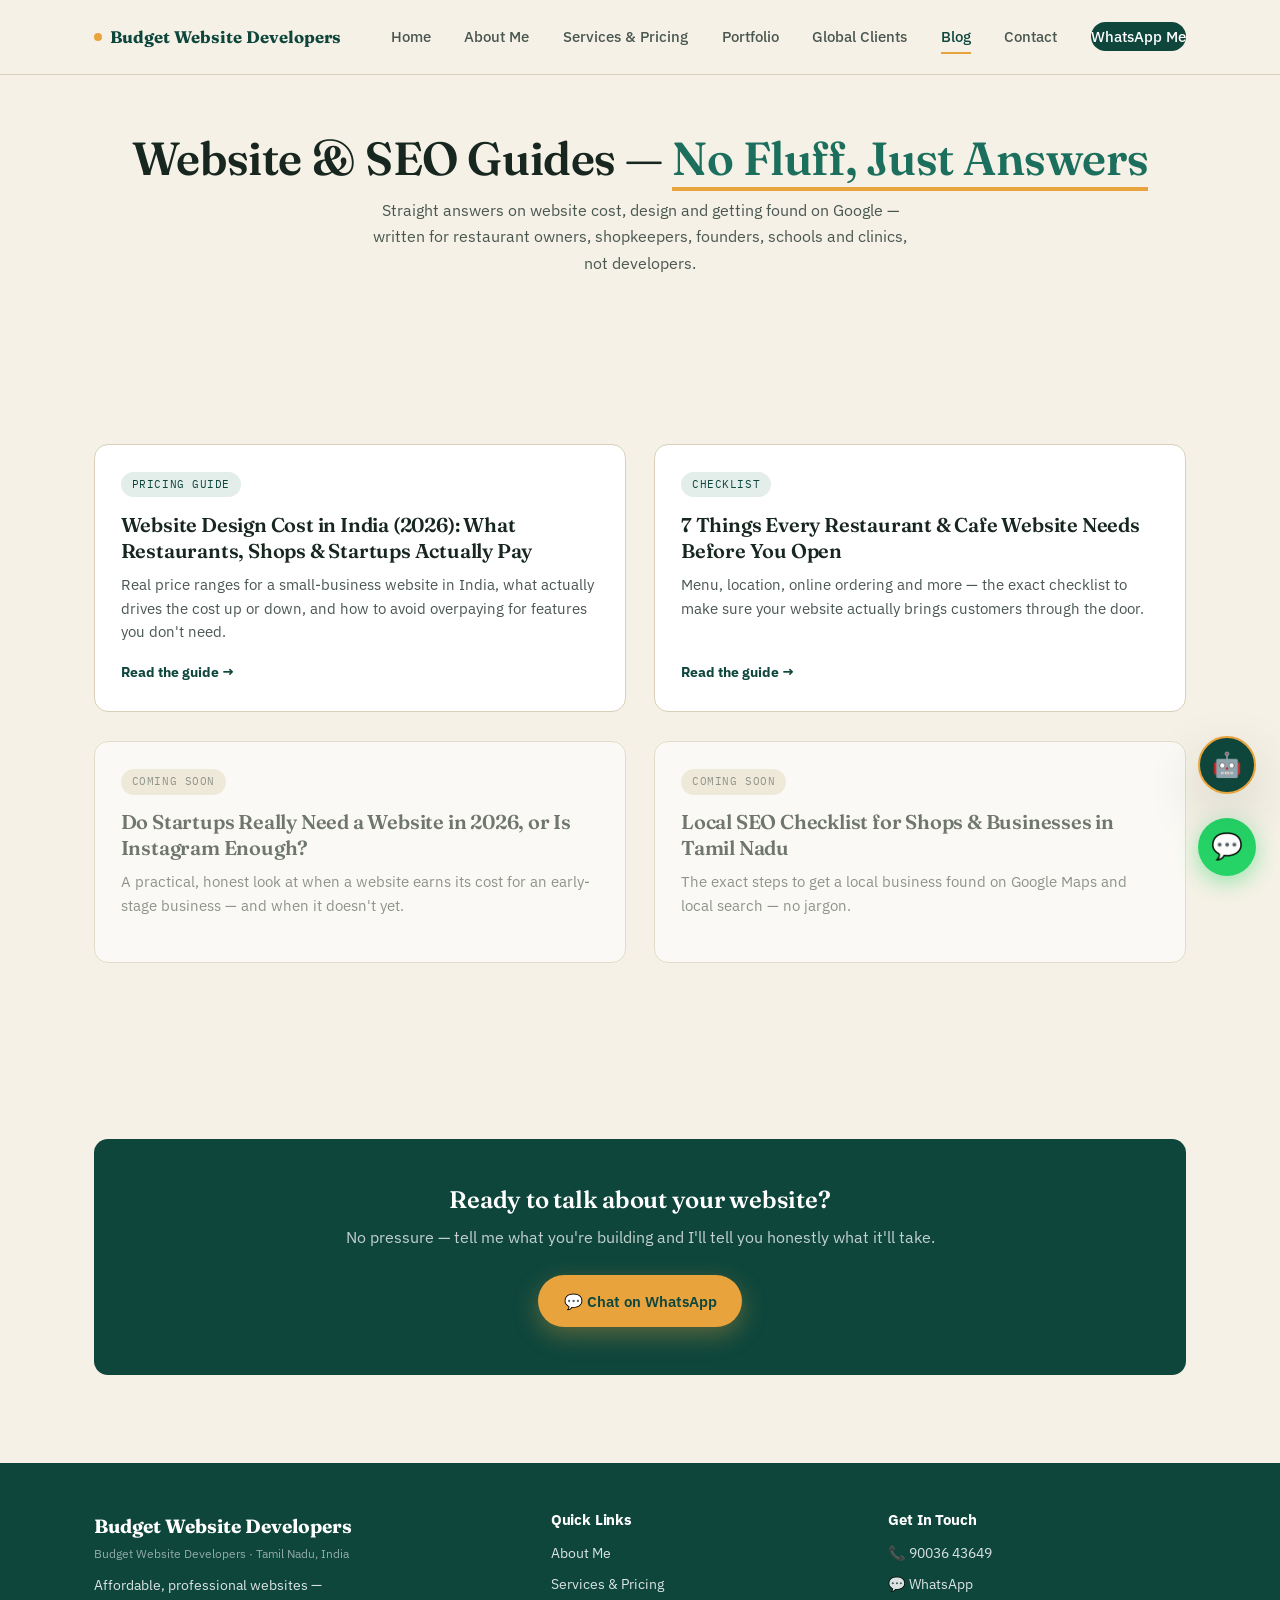
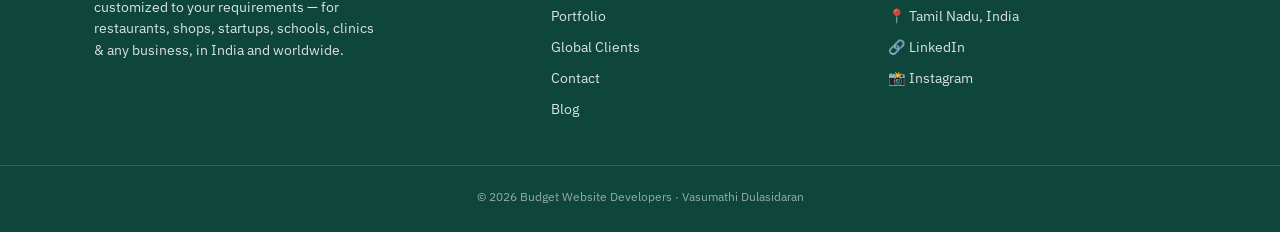
==== blog/index.html @ 79e774ea "latest website" ====
<!DOCTYPE html>
<html lang="en">
<head>
  <meta charset="UTF-8" />
  <meta name="viewport" content="width=device-width, initial-scale=1.0" />
  <meta name="google-site-verification" content="xr7_4LVCiftgjp5NkGRvG96FTxHsi5VYuT93rpDKlVk" />
  <link rel="canonical" href="https://budgetwebsitedevelopersvellore.org/blog/index.html" />
  <title>Website Design &amp; SEO Blog — Guides for Small Businesses | Budget Website Developers</title>
  <meta
    name="description"
    content="Practical, no-fluff guides on website cost, design and SEO for restaurants, cafes, shops, startups, schools &amp; clinics in India and worldwide."
  />
  <link rel="preconnect" href="https://fonts.googleapis.com" />
  <link
    href="https://fonts.googleapis.com/css2?family=Fraunces:opsz,wght@9..144,500;9..144,600;9..144,700&family=IBM+Plex+Sans:wght@400;500;600;700&family=IBM+Plex+Mono:wght@500;600;700&display=swap"
    rel="stylesheet"
  />
  <link rel="stylesheet" href="../css/style.css" />
  <script type="application/ld+json">
  {
    "@context": "https://schema.org",
    "@type": "Blog",
    "name": "Budget Website Developers Blog",
    "url": "https://budgetwebsitedevelopersvellore.org/blog/index.html",
    "publisher": {
      "@type": "Person",
      "name": "Vasumathi Dulasidaran"
    }
  }
  </script>
  <style>
    .blog-hero { padding: 3.6rem 0 2.6rem; text-align: center; }
    .blog-hero h1 { font-size: clamp(2rem, 4.2vw, 2.9rem); margin-bottom: 0.8rem; }
    .blog-hero p { max-width: 560px; margin: 0 auto; color: var(--ink-soft); font-size: 1.02rem; }
    .blog-grid {
      display: grid;
      grid-template-columns: repeat(2, 1fr);
      gap: 1.8rem;
      margin-top: 2.4rem;
    }
    .blog-card {
      background: var(--white);
      border: 1px solid var(--line);
      border-radius: var(--radius);
      padding: 1.7rem 1.6rem;
      display: flex;
      flex-direction: column;
      transition: transform 0.2s ease, box-shadow 0.2s ease;
    }
    .blog-card:hover { transform: translateY(-4px); box-shadow: var(--shadow-lg); }
    .blog-tag {
      display: inline-block;
      font-family: "IBM Plex Mono", monospace;
      font-size: 0.68rem;
      text-transform: uppercase;
      letter-spacing: 0.05em;
      color: var(--teal);
      background: var(--teal-pale, #e7f1ee);
      padding: 0.25rem 0.7rem;
      border-radius: 20px;
      margin-bottom: 0.9rem;
      width: fit-content;
    }
    .blog-card h2 { font-size: 1.25rem; margin-bottom: 0.6rem; line-height: 1.3; }
    .blog-card p { font-size: 0.92rem; color: var(--ink-soft); flex: 1; margin-bottom: 1.1rem; }
    .blog-card a.read-more { font-weight: 700; color: var(--teal); font-size: 0.88rem; text-decoration: none; }
    .blog-card a.read-more:hover { text-decoration: underline; }
    .blog-card.soon { opacity: 0.6; }
    .blog-card.soon .blog-tag { background: var(--paper-d); color: var(--ink-soft); }
    @media (max-width: 720px) {
      .blog-grid { grid-template-columns: 1fr; }
    }
  </style>
</head>
<body>
  <nav class="site-nav">
    <div class="nav-inner">
      <a href="../index.html" class="nav-logo"><span class="dot"></span>Budget Website Developers</a>
      <ul class="nav-links">
        <li><a href="../index.html">Home</a></li>
        <li><a href="../about.html">About Me</a></li>
        <li><a href="../services.html">Services &amp; Pricing</a></li>
        <li><a href="../portfolio.html">Portfolio</a></li>
        <li><a href="../global.html">Global Clients</a></li>
        <li><a href="index.html" class="active">Blog</a></li>
        <li><a href="../contact.html">Contact</a></li>
        <li><a href="https://wa.me/919003643649" target="_blank" class="nav-cta">WhatsApp Me</a></li>
      </ul>
      <button class="nav-burger" id="navBurger" aria-label="Menu"><span></span><span></span><span></span></button>
    </div>
    <div class="mobile-panel" id="mobilePanel">
      <a href="../index.html">Home</a>
      <a href="../about.html">About Me</a>
      <a href="../services.html">Services &amp; Pricing</a>
      <a href="../portfolio.html">Portfolio</a>
      <a href="../global.html">Global Clients</a>
      <a href="index.html">Blog</a>
      <a href="../contact.html">Contact</a>
      <a href="https://wa.me/919003643649" target="_blank">WhatsApp Me →</a>
    </div>
  </nav>

  <section class="blog-hero">
    <div class="wrap">
      <h1>Website &amp; SEO Guides — <em style="font-style:normal;color:var(--teal-l);border-bottom:4px solid var(--marigold)">No Fluff, Just Answers</em></h1>
      <p>Straight answers on website cost, design and getting found on Google — written for restaurant owners, shopkeepers, founders, schools and clinics, not developers.</p>
    </div>
  </section>

  <section>
    <div class="wrap">
      <div class="blog-grid">
        <div class="blog-card">
          <span class="blog-tag">Pricing Guide</span>
          <h2>Website Design Cost in India (2026): What Restaurants, Shops &amp; Startups Actually Pay</h2>
          <p>Real price ranges for a small-business website in India, what actually drives the cost up or down, and how to avoid overpaying for features you don't need.</p>
          <a href="website-cost-guide-india.html" class="read-more">Read the guide →</a>
        </div>

        <div class="blog-card">
          <span class="blog-tag">Checklist</span>
          <h2>7 Things Every Restaurant &amp; Cafe Website Needs Before You Open</h2>
          <p>Menu, location, online ordering and more — the exact checklist to make sure your website actually brings customers through the door.</p>
          <a href="cafe-restaurant-website-checklist.html" class="read-more">Read the guide →</a>
        </div>

        <div class="blog-card soon">
          <span class="blog-tag">Coming Soon</span>
          <h2>Do Startups Really Need a Website in 2026, or Is Instagram Enough?</h2>
          <p>A practical, honest look at when a website earns its cost for an early-stage business — and when it doesn't yet.</p>
        </div>

        <div class="blog-card soon">
          <span class="blog-tag">Coming Soon</span>
          <h2>Local SEO Checklist for Shops &amp; Businesses in Tamil Nadu</h2>
          <p>The exact steps to get a local business found on Google Maps and local search — no jargon.</p>
        </div>
      </div>
    </div>
  </section>

  <section>
    <div class="wrap">
      <div class="reveal" style="background:var(--teal);color:#fff;border-radius:var(--radius);padding:3rem 2rem;text-align:center">
        <h2 style="color:#fff;margin-bottom:0.7rem">Ready to talk about your website?</h2>
        <p style="color:rgba(255,255,255,0.75);margin-bottom:1.5rem">No pressure — tell me what you're building and I'll tell you honestly what it'll take.</p>
        <a href="https://wa.me/919003643649?text=Hi%20Vasumathi%2C%20I%20read%20your%20blog%20and%20wanted%20to%20ask%20about%20a%20website." target="_blank" class="btn btn-primary">💬 Chat on WhatsApp</a>
      </div>
    </div>
  </section>

  <footer>
    <div class="wrap footer-grid">
      <div>
        <div class="footer-logo">Budget Website Developers</div>
        <div class="footer-legal-name">Budget Website Developers &middot; Tamil Nadu, India</div>
        <p style="font-size:0.85rem;max-width:280px">Affordable, professional websites — customized to your requirements — for restaurants, shops, startups, schools, clinics &amp; any business, in India and worldwide.</p>
      </div>
      <div>
        <h4>Quick Links</h4>
        <ul>
          <li><a href="../about.html">About Me</a></li>
          <li><a href="../services.html">Services &amp; Pricing</a></li>
          <li><a href="../portfolio.html">Portfolio</a></li>
          <li><a href="../global.html">Global Clients</a></li>
          <li><a href="../contact.html">Contact</a></li>
          <li><a href="index.html">Blog</a></li>
        </ul>
      </div>
      <div>
        <h4>Get In Touch</h4>
        <ul>
          <li><a href="tel:+919003643649">📞 90036 43649</a></li>
          <li><a href="https://wa.me/919003643649" target="_blank">💬 WhatsApp</a></li>
          <li>📍 Tamil Nadu, India</li>
          <li><a href="https://www.linkedin.com/in/vasumathi-dulasidaran-817b8784/" target="_blank">🔗 LinkedIn</a></li>
          <li><a href="https://www.instagram.com/letslearnsomeindianlanguages" target="_blank">📸 Instagram</a></li>
        </ul>
      </div>
    </div>
    <div class="footer-bottom">© 2026 Budget Website Developers · Vasumathi Dulasidaran</div>
  </footer>

  <a href="https://wa.me/919003643649?text=Hi%20Vasumathi%2C%20I%20am%20interested%20in%20a%20website%20for%20my%20business." class="wa-float" target="_blank" aria-label="WhatsApp">💬</a>

  <button class="bot-float" id="botToggle" aria-label="Chat with assistant">🤖</button>
  <div class="bot-panel" id="botPanel">
    <div class="bot-head">Ask Vasu's Assistant<span class="sub">Usually replies instantly</span><button class="bot-close" id="botClose" aria-label="Close chat">✕</button></div>
    <div class="bot-body" id="botBody">
      <div class="bot-msg bot">Hi! I'm the site assistant for Budget Website Developers 👋 Ask me about pricing, delivery time, or what's included.</div>
    </div>
    <div class="bot-quick" id="botQuick">
      <button class="bot-chip" data-q="pricing">💰 Pricing</button>
      <button class="bot-chip" data-q="delivery">⏱️ Delivery time</button>
      <button class="bot-chip" data-q="process">🛠️ How it works</button>
      <button class="bot-chip" data-q="payment">💳 Payment terms</button>
      <button class="bot-chip" data-q="talk">📞 Talk to Vasu</button>
    </div>
  </div>

  <script src="../js/main.js"></script>
  <!-- Mobile Sticky Call/WhatsApp Bar -->
  <div class="mobile-cta-bar">
    <a href="tel:+919003643649" class="mcta-btn mcta-call">📞 Call Now</a>
    <a href="https://wa.me/919003643649?text=Hi%20Vasumathi%2C%20I%20want%20a%20website%20for%20my%20business." target="_blank" class="mcta-btn mcta-wa">💬 WhatsApp</a>
  </div>
</body>
</html>
---- css/style.css ----
/* ============================================================
   DESIGN PLAN — Budget Website Developers, 5-page site
   Subject: solo Tamil Nadu web developer, ex-corporate (Bangalore),
   builds for schools/clinics/local businesses, fast (3-day) delivery,
   WhatsApp-first, honest local pricing.
   Audience: school principals, clinic owners, shop/business owners —
   trust-driven, not deeply technical, respond to plain proof + speed.

   SIGNATURE IDEA: a "delivery receipt / parcel tracking" motif.
   Her core promise is fast, trackable delivery ("3 days* as per
   requirements received") — treated literally, like a courier
   docket: perforated ticket cards, checkpoint trackers, stamped
   status labels, monospace tracking numbers. This is grounded in
   her real differentiator and is common local vernacular (courier /
   parcel tracking), not a generic dev-portfolio trope.

   COLOR (named, not cream+terracotta / near-black+neon / broadsheet):
     --paper   #F5F1E6  warm receipt-paper sand (background)
     --ink     #17261F  deep green-black (text)
     --teal    #0E463C  deep emerald (primary — institutional trust,
                         echoes school/clinic client base)
     --teal-l  #1C6F5C  lighter teal (hovers, secondary)
     --marigold#E8A33D  marigold/saffron (accent, CTAs — Tamil Nadu
                         festival warmth, distinct from prior navy/gold)
     --brick   #B5482B  brick stamp red (small "verified/delivered"
                         stamps, urgency accents only)
     --line    #D9CFB8  dashed receipt-line / border color
     --white   #FFFFFF

   TYPE:
     Display: "Fraunces" (warm, serious serif, used at large sizes,
       optical sizing) — headlines only.
     Body: "IBM Plex Sans" — humanist, credible, legible on phones.
     Utility/mono: "IBM Plex Mono" — tracking numbers, stamps, labels.

   LAYOUT SIGNATURE: hero on Home is a tilted "shipping ticket" card
     (Order / Status / ETA) instead of a generic stat-gradient hero.
     Process sections use a horizontal checkpoint tracker (a real
     sequence, so numbering is justified) instead of decorative 01/02/03.
   ============================================================ */

:root {
  --paper: #f5f1e6;
  --paper-d: #ece5d2;
  --ink: #17261f;
  --ink-soft: #4a5750;
  --teal: #0e463c;
  --teal-l: #1c6f5c;
  --teal-pale: #e3ede9;
  --marigold: #e8a33d;
  --marigold-d: #c9832a;
  --brick: #b5482b;
  --line: #d9cfb8;
  --white: #ffffff;
  --shadow: 0 10px 30px rgba(23, 38, 31, 0.1);
  --shadow-lg: 0 20px 55px rgba(23, 38, 31, 0.16);
  --radius: 14px;
}

* {
  margin: 0;
  padding: 0;
  box-sizing: border-box;
}

html {
  scroll-behavior: smooth;
}

body {
  background: var(--paper);
  color: var(--ink);
  font-family: "IBM Plex Sans", sans-serif;
  font-size: 16px;
  line-height: 1.6;
  -webkit-font-smoothing: antialiased;
  overflow-x: hidden;
}

h1,
h2,
h3,
h4 {
  font-family: "Fraunces", serif;
  color: var(--ink);
  line-height: 1.12;
  font-weight: 600;
  letter-spacing: -0.01em;
}

a {
  color: inherit;
  text-decoration: none;
}

img {
  max-width: 100%;
  display: block;
}

.mono {
  font-family: "IBM Plex Mono", monospace;
}

.wrap {
  max-width: 1140px;
  margin: 0 auto;
  padding: 0 1.5rem;
}

section {
  padding: 5.5rem 0;
}

@media (max-width: 720px) {
  section {
    padding: 3.4rem 0;
  }
}

/* ---------- NAV ---------- */
.site-nav {
  position: sticky;
  top: 0;
  z-index: 500;
  background: rgba(245, 241, 230, 0.92);
  backdrop-filter: blur(10px);
  border-bottom: 1px solid var(--line);
}

.nav-inner {
  max-width: 1140px;
  margin: 0 auto;
  padding: 0 1.5rem;
  height: 74px;
  display: flex;
  align-items: center;
  justify-content: space-between;
}

.nav-logo {
  font-family: "Fraunces", serif;
  font-weight: 700;
  font-size: 1.05rem;
  color: var(--teal);
  display: flex;
  align-items: center;
  gap: 0.5rem;
  white-space: nowrap;
}

.nav-logo .dot {
  width: 8px;
  height: 8px;
  border-radius: 50%;
  background: var(--marigold);
  display: inline-block;
}

.nav-links {
  display: flex;
  align-items: center;
  gap: 2.1rem;
  list-style: none;
}

.nav-links a {
  font-weight: 500;
  font-size: 0.92rem;
  color: var(--ink-soft);
  position: relative;
  padding: 0.3rem 0;
}

.nav-links a:hover,
.nav-links a.active {
  color: var(--teal);
}

.nav-links a.active::after {
  content: "";
  position: absolute;
  bottom: -3px;
  left: 0;
  right: 0;
  height: 2px;
  background: var(--marigold);
}

.nav-cta {
  background: var(--teal);
  color: var(--white) !important;
  padding: 0.6rem 1.15rem;
  border-radius: 30px;
  font-weight: 600;
  font-size: 0.85rem;
  white-space: nowrap;
}

.nav-cta:hover {
  background: var(--teal-l);
}

.nav-burger {
  display: none;
  flex-direction: column;
  gap: 5px;
  background: none;
  border: none;
  cursor: pointer;
  padding: 0.4rem;
}

.nav-burger span {
  width: 24px;
  height: 2px;
  background: var(--ink);
}

.mobile-panel {
  display: none;
  flex-direction: column;
  background: var(--paper);
  border-bottom: 1px solid var(--line);
  padding: 0.5rem 1.5rem 1.2rem;
}

.mobile-panel.open {
  display: flex;
}

.mobile-panel a {
  padding: 0.75rem 0;
  border-bottom: 1px solid var(--line);
  font-weight: 500;
}

@media (max-width: 1100px) and (min-width: 861px) {
  .nav-logo {
    font-size: 0.92rem;
  }
  .nav-links {
    gap: 1.1rem;
  }
  .nav-links a {
    font-size: 0.82rem;
  }
}

@media (max-width: 860px) {
  .nav-links {
    display: none;
  }
  .nav-burger {
    display: flex;
  }
}

@media (max-width: 400px) {
  .nav-logo {
    font-size: 1rem;
  }
}

/* ---------- BUTTONS ---------- */
.btn {
  display: inline-flex;
  align-items: center;
  gap: 0.5rem;
  padding: 0.85rem 1.6rem;
  border-radius: 30px;
  font-weight: 600;
  font-size: 0.95rem;
  cursor: pointer;
  border: none;
  transition: transform 0.15s, box-shadow 0.15s;
}

.btn:hover {
  transform: translateY(-2px);
}

.btn-primary {
  background: var(--marigold);
  color: var(--teal);
  box-shadow: 0 8px 24px rgba(232, 163, 61, 0.35);
}

.btn-primary:hover {
  background: var(--marigold-d);
}

.btn-dark {
  background: var(--teal);
  color: var(--white);
  box-shadow: 0 8px 24px rgba(14, 70, 60, 0.3);
}

.btn-dark:hover {
  background: var(--teal-l);
}

.btn-ghost {
  background: transparent;
  border: 1.5px solid var(--ink);
  color: var(--ink);
}

.btn-ghost:hover {
  border-color: var(--teal);
  color: var(--teal);
}

/* ---------- EYEBROW / TAGS ---------- */
.eyebrow {
  font-family: "IBM Plex Mono", monospace;
  font-size: 0.72rem;
  letter-spacing: 0.14em;
  text-transform: uppercase;
  color: var(--teal-l);
  background: var(--teal-pale);
  display: inline-flex;
  align-items: center;
  gap: 0.4rem;
  padding: 0.35rem 0.75rem;
  border-radius: 30px;
  margin-bottom: 1rem;
}

.eyebrow::before {
  content: "●";
  color: var(--marigold);
  font-size: 0.6rem;
}

.sec-title {
  font-size: clamp(1.7rem, 3.4vw, 2.5rem);
  margin-bottom: 0.7rem;
}

.sec-sub {
  color: var(--ink-soft);
  max-width: 620px;
  font-size: 1.02rem;
  margin-bottom: 2.6rem;
}

.center {
  text-align: center;
  margin-left: auto;
  margin-right: auto;
}

/* ---------- RECEIPT / TICKET CARD (signature element) ---------- */
.ticket {
  background: var(--white);
  border-radius: var(--radius);
  box-shadow: var(--shadow-lg);
  position: relative;
  padding: 1.8rem 1.9rem;
  border: 1px solid var(--line);
}

.ticket::before,
.ticket::after {
  content: "";
  position: absolute;
  width: 26px;
  height: 26px;
  background: var(--paper);
  border-radius: 50%;
  top: 50%;
  transform: translateY(-50%);
}

.ticket::before {
  left: -13px;
}

.ticket::after {
  right: -13px;
}

.ticket-title {
  font-family: "IBM Plex Mono", monospace;
  font-size: 0.7rem;
  text-transform: uppercase;
  letter-spacing: 0.1em;
  color: var(--ink-soft);
  display: flex;
  justify-content: space-between;
  margin-bottom: 0.9rem;
}

.ticket-row {
  display: flex;
  justify-content: space-between;
  align-items: center;
  flex-wrap: wrap;
  gap: 0.4rem;
  padding: 0.55rem 0;
  border-bottom: 1px dashed var(--line);
  font-size: 0.9rem;
}

.ticket-row:last-child {
  border-bottom: none;
}

.ticket-row .k {
  color: var(--ink-soft);
  font-family: "IBM Plex Mono", monospace;
  font-size: 0.72rem;
  text-transform: uppercase;
  letter-spacing: 0.06em;
}

.ticket-row .v {
  font-weight: 600;
  text-align: right;
}

.stamp {
  font-family: "IBM Plex Mono", monospace;
  font-size: 0.68rem;
  font-weight: 700;
  letter-spacing: 0.06em;
  text-transform: uppercase;
  padding: 0.25rem 0.6rem;
  border-radius: 5px;
  border: 1.5px solid currentColor;
}

.stamp.ok {
  color: var(--teal);
}

.stamp.wait {
  color: var(--brick);
}

/* ---------- CHECKPOINT TRACKER (process) ---------- */
.tracker {
  display: flex;
  justify-content: space-between;
  position: relative;
  margin-top: 1rem;
}

.tracker::before {
  content: "";
  position: absolute;
  top: 17px;
  left: 5%;
  right: 5%;
  height: 2px;
  background: repeating-linear-gradient(
    to right,
    var(--line) 0 8px,
    transparent 8px 14px
  );
}

.tcheck {
  position: relative;
  flex: 1;
  text-align: center;
  padding: 0 0.4rem;
}

.tcheck .dot {
  width: 36px;
  height: 36px;
  border-radius: 50%;
  background: var(--teal);
  color: var(--white);
  display: flex;
  align-items: center;
  justify-content: center;
  margin: 0 auto 0.9rem;
  font-family: "IBM Plex Mono", monospace;
  font-weight: 700;
  font-size: 0.85rem;
  position: relative;
  z-index: 1;
  border: 4px solid var(--paper);
}

.tcheck h4 {
  font-size: 0.95rem;
  margin-bottom: 0.3rem;
}

.tcheck p {
  font-size: 0.8rem;
  color: var(--ink-soft);
}

@media (max-width: 720px) {
  .tracker {
    flex-direction: column;
    gap: 1.6rem;
    align-items: flex-start;
  }
  .tracker::before {
    display: none;
  }
  .tcheck {
    display: flex;
    text-align: left;
    gap: 1rem;
    align-items: flex-start;
  }
  .tcheck .dot {
    margin: 0;
    flex-shrink: 0;
  }
}

/* ---------- CARDS ---------- */
.card {
  background: var(--white);
  border-radius: var(--radius);
  border: 1px solid var(--line);
  box-shadow: var(--shadow);
}

.grid-2 {
  display: grid;
  grid-template-columns: 1fr 1fr;
  gap: 2.5rem;
  align-items: center;
}

.grid-3 {
  display: grid;
  grid-template-columns: repeat(3, 1fr);
  gap: 1.6rem;
}

@media (max-width: 860px) {
  .grid-2,
  .grid-3 {
    grid-template-columns: 1fr;
  }
}

/* ---------- FOOTER ---------- */
footer {
  background: var(--teal);
  color: rgba(255, 255, 255, 0.85);
  padding: 3rem 0 1.6rem;
}

.footer-grid {
  display: grid;
  grid-template-columns: 1.4fr 1fr 1fr;
  gap: 2.5rem;
  margin-bottom: 2.2rem;
}

.footer-grid h4 {
  color: var(--white);
  font-size: 0.95rem;
  margin-bottom: 0.9rem;
  font-family: "IBM Plex Sans", sans-serif;
  font-weight: 700;
}

.footer-grid ul {
  list-style: none;
}

.footer-grid li {
  margin-bottom: 0.55rem;
  font-size: 0.88rem;
}

.footer-grid a:hover {
  color: var(--marigold);
}

.footer-logo {
  font-family: "Fraunces", serif;
  font-weight: 700;
  font-size: 1.2rem;
  color: var(--white);
  margin-bottom: 0.2rem;
}

.footer-legal-name {
  font-size: 0.75rem;
  color: rgba(255, 255, 255, 0.55);
  margin-bottom: 0.7rem;
}

.footer-bottom {
  border-top: 1px solid rgba(255, 255, 255, 0.15);
  padding-top: 1.3rem;
  font-size: 0.78rem;
  text-align: center;
  color: rgba(255, 255, 255, 0.55);
}

@media (max-width: 720px) {
  .footer-grid {
    grid-template-columns: 1fr;
  }
}

/* ---------- FLOATING WHATSAPP + CHATBOT ---------- */
.wa-float {
  position: fixed;
  bottom: 1.5rem;
  right: 1.5rem;
  z-index: 998;
  width: 58px;
  height: 58px;
  border-radius: 50%;
  background: #25d366;
  color: #fff;
  display: flex;
  align-items: center;
  justify-content: center;
  font-size: 1.6rem;
  box-shadow: 0 6px 22px rgba(37, 211, 102, 0.45);
  animation: wpulse 2.4s infinite;
}

@keyframes wpulse {
  0% {
    box-shadow: 0 0 0 0 rgba(37, 211, 102, 0.5);
  }
  70% {
    box-shadow: 0 0 0 14px rgba(37, 211, 102, 0);
  }
  100% {
    box-shadow: 0 0 0 0 rgba(37, 211, 102, 0);
  }
}

.bot-float {
  position: fixed;
  bottom: 6.6rem;
  right: 1.5rem;
  z-index: 999;
  width: 58px;
  height: 58px;
  border-radius: 50%;
  background: var(--teal);
  border: 2px solid var(--marigold);
  color: var(--marigold);
  display: flex;
  align-items: center;
  justify-content: center;
  font-size: 1.5rem;
  cursor: pointer;
  box-shadow: var(--shadow-lg);
}

.bot-panel {
  position: fixed;
  bottom: 6.6rem;
  right: 1.5rem;
  z-index: 1000;
  width: 320px;
  max-width: calc(100vw - 2rem);
  max-height: 440px;
  background: var(--white);
  border-radius: 14px;
  box-shadow: var(--shadow-lg);
  display: none;
  flex-direction: column;
  overflow: hidden;
  border: 1px solid var(--line);
}

.bot-panel.open {
  display: flex;
}

.bot-head {
  background: var(--teal);
  color: var(--white);
  padding: 0.9rem 1rem;
  display: flex;
  align-items: center;
  justify-content: space-between;
  font-weight: 700;
  font-size: 0.85rem;
}

.bot-head span.sub {
  display: block;
  font-weight: 500;
  font-size: 0.68rem;
  color: rgba(255, 255, 255, 0.6);
  margin-top: 0.1rem;
}

.bot-close {
  background: none;
  border: none;
  color: rgba(255, 255, 255, 0.7);
  font-size: 1.1rem;
  cursor: pointer;
}

.bot-body {
  flex: 1;
  overflow-y: auto;
  padding: 0.9rem;
  background: var(--paper);
  display: flex;
  flex-direction: column;
  gap: 0.6rem;
}

.bot-msg {
  max-width: 85%;
  padding: 0.55rem 0.8rem;
  border-radius: 10px;
  font-size: 0.8rem;
  line-height: 1.5;
}

.bot-msg.bot {
  background: var(--white);
  border: 1px solid var(--line);
  align-self: flex-start;
  border-bottom-left-radius: 2px;
}

.bot-msg.user {
  background: var(--marigold);
  color: var(--teal);
  align-self: flex-end;
  border-bottom-right-radius: 2px;
  font-weight: 600;
}

.bot-quick {
  display: flex;
  flex-wrap: wrap;
  gap: 0.4rem;
  padding: 0.7rem 0.9rem;
  border-top: 1px solid var(--line);
  background: var(--white);
}

.bot-chip {
  border: 1px solid var(--line);
  background: var(--paper);
  color: var(--ink);
  font-size: 0.72rem;
  font-weight: 600;
  padding: 0.4rem 0.7rem;
  border-radius: 20px;
  cursor: pointer;
}

.bot-chip:hover {
  border-color: var(--marigold);
  color: var(--marigold-d);
}

/* ---------- SCROLL REVEAL ---------- */
.reveal {
  opacity: 0;
  transform: translateY(24px);
  transition: opacity 0.7s ease, transform 0.7s ease;
}

.reveal.in {
  opacity: 1;
  transform: translateY(0);
}

@media (prefers-reduced-motion: reduce) {
  .reveal {
    opacity: 1;
    transform: none;
    transition: none;
  }
  .wa-float {
    animation: none;
  }
}

@media (max-width: 480px) {
  .ticket::before,
  .ticket::after {
    display: none;
  }
  .ticket-wrap {
    transform: none !important;
  }
  .ticket {
    padding: 1.4rem 1.2rem;
  }
}

:focus-visible {
  outline: 3px solid var(--marigold);
  outline-offset: 2px;
}

/* ---------- TRUST ELEMENTS (shared) ---------- */
.verify-chip {
  display: inline-flex;
  align-items: center;
  gap: 0.3rem;
  background: var(--teal-pale);
  color: var(--teal);
  font-size: 0.7rem;
  font-weight: 700;
  padding: 0.25rem 0.6rem;
  border-radius: 20px;
  margin-top: 0.5rem;
}

.verify-chip:hover {
  background: var(--marigold);
  color: var(--teal);
}

.trust-grid2 {
  display: grid;
  grid-template-columns: repeat(2, 1fr);
  gap: 1.1rem;
}

.trust-card {
  background: var(--white);
  border: 1px solid var(--line);
  border-radius: 12px;
  padding: 1.2rem 1.3rem;
  display: flex;
  gap: 0.9rem;
  align-items: flex-start;
}

.trust-card .ic {
  font-size: 1.4rem;
  flex-shrink: 0;
}

.trust-card h4 {
  font-size: 0.95rem;
  margin-bottom: 0.25rem;
}

.trust-card p {
  font-size: 0.82rem;
  color: var(--ink-soft);
}

@media (max-width: 720px) {
  .trust-grid2 {
    grid-template-columns: 1fr;
  }
}

/* ---------- TRUST BADGE STRIP ---------- */
.badge-strip {
  display: flex;
  flex-wrap: wrap;
  gap: 0.6rem;
  margin-top: 1.2rem;
}

.tbadge {
  display: inline-flex;
  align-items: center;
  gap: 0.35rem;
  background: var(--white);
  border: 1px solid var(--line);
  padding: 0.35rem 0.75rem;
  border-radius: 20px;
  font-size: 0.72rem;
  font-weight: 600;
  color: var(--ink-soft);
}

/* ---------- RESULT CHIPS (portfolio outcomes) ---------- */
.result-chips {
  display: flex;
  flex-wrap: wrap;
  gap: 0.4rem;
  margin: 0.7rem 0;
}

.result-chip {
  font-size: 0.68rem;
  font-weight: 700;
  background: var(--teal-pale);
  color: var(--teal);
  padding: 0.28rem 0.6rem;
  border-radius: 14px;
  white-space: nowrap;
}

/* ---------- URGENCY NOTE ---------- */
.urgency-note {
  display: inline-flex;
  align-items: center;
  gap: 0.4rem;
  background: rgba(232, 163, 61, 0.15);
  border: 1px dashed var(--marigold-d);
  color: var(--marigold-d);
  font-weight: 700;
  font-size: 0.82rem;
  padding: 0.5rem 1rem;
  border-radius: 20px;
  margin-top: 1.1rem;
}

/* ---------- KEYWORD STRIP ---------- */
.keyword-strip {
  display: flex;
  flex-wrap: wrap;
  gap: 0.5rem;
  justify-content: center;
  margin-top: 1.3rem;
}

.keyword-pill {
  font-size: 0.75rem;
  font-weight: 600;
  color: var(--teal);
  background: var(--white);
  border: 1px solid var(--line);
  padding: 0.35rem 0.8rem;
  border-radius: 20px;
  text-decoration: none;
  display: inline-block;
  transition: background 0.15s ease, color 0.15s ease;
}
a.keyword-pill:hover {
  background: var(--teal);
  color: var(--white);
}

/* ---------- MOBILE STICKY CALL / WHATSAPP BAR ---------- */
.mobile-cta-bar {
  display: none;
}

@media (max-width: 720px) {
  .mobile-cta-bar {
    display: flex;
    position: fixed;
    bottom: 0;
    left: 0;
    right: 0;
    z-index: 997;
    background: var(--white);
    border-top: 1px solid var(--line);
    box-shadow: 0 -6px 20px rgba(23, 38, 31, 0.15);
  }
  .mcta-btn {
    flex: 1;
    text-align: center;
    padding: 0.85rem 0.5rem;
    font-weight: 700;
    font-size: 0.85rem;
    font-family: "IBM Plex Sans", sans-serif;
    text-decoration: none;
  }
  .mcta-call {
    color: var(--teal);
    background: var(--paper);
    border-right: 1px solid var(--line);
  }
  .mcta-wa {
    color: #fff;
    background: #25d366;
  }
  body {
    padding-bottom: 3.6rem;
  }
  .wa-float {
    bottom: 5.4rem;
  }
  .bot-float {
    bottom: 10.4rem;
  }
  .bot-panel {
    bottom: 10.4rem;
  }
}
/* ============================================================
   GLOBAL RESPONSIVE SAFETY NET
   Catches small-screen issues not covered by per-component
   breakpoints above: overflow, tap targets, tables, long text.
   ============================================================ */

/* Prevent any element from forcing horizontal scroll on the page */
html, body {
  overflow-x: hidden;
  max-width: 100%;
}

/* Images and media never overflow their container */
img, video, svg, iframe {
  max-width: 100%;
  height: auto;
}

/* Any table not already wrapped gets a horizontal scroll instead of
   breaking layout on narrow screens */
table {
  display: block;
  max-width: 100%;
  overflow-x: auto;
  -webkit-overflow-scrolling: touch;
}

/* Long words/URLs (e.g. in testimonials or footer text) wrap instead
   of overflowing their container on narrow screens */
p, li, h1, h2, h3, h4, .nav-links a, .footer-grid a {
  overflow-wrap: break-word;
  word-break: break-word;
}

/* Tap targets: ensure links/buttons stay comfortably tappable on
   touch screens (Apple/Google guidance: ~44px minimum) */
@media (max-width: 720px) {
  .nav-links a,
  .mobile-panel a,
  .btn,
  .nav-cta,
  .faq-q,
  .bot-chip {
    min-height: 44px;
    display: inline-flex;
    align-items: center;
  }
}

/* Smallest phones (<= 400px): tighten padding and font sizes further
   so nothing feels cramped or clipped */
@media (max-width: 400px) {
  .wrap {
    padding-left: 1rem;
    padding-right: 1rem;
  }
  h1 {
    font-size: clamp(1.6rem, 8vw, 2rem) !important;
  }
  .btn, .nav-cta {
    padding: 0.7rem 1.1rem;
    font-size: 0.85rem;
  }
  .mobile-cta-bar .mcta-btn {
    font-size: 0.78rem;
    padding: 0.75rem 0.4rem;
  }
}

/* Any remaining multi-column grid without an explicit mobile
   override collapses to a single column below 600px, as a fallback */
@media (max-width: 600px) {
  .blog-grid,
  .values-grid,
  .core-values,
  .mv-grid,
  .tier-mini,
  .addon-grid,
  .pr-grid,
  .trust-grid2,
  .footer-grid {
    grid-template-columns: 1fr !important;
  }
}

/* Floating WhatsApp/chat buttons: keep clear of the mobile sticky
   call/WhatsApp bar and off small-screen edges */
@media (max-width: 480px) {
  .wa-float, .bot-float, .bot-panel {
    right: 1rem;
  }
  .bot-panel {
    width: calc(100vw - 2rem);
    max-width: 340px;
  }
}

/* ============================================================
   "WHO I BUILD FOR" SECTION (homepage)
   ============================================================ */
.who-grid {
  display: grid;
  grid-template-columns: repeat(3, 1fr);
  gap: 1.4rem;
  margin-top: 2rem;
}
.who-card {
  background: var(--white);
  border: 1px solid var(--line);
  border-radius: var(--radius);
  padding: 1.6rem 1.4rem;
  text-align: center;
  transition: transform 0.2s ease, box-shadow 0.2s ease;
}
.who-card:hover {
  transform: translateY(-4px);
  box-shadow: var(--shadow-lg);
}
.who-ic {
  font-size: 2rem;
  margin-bottom: 0.6rem;
}
.who-card h3 {
  font-family: "Fraunces", serif;
  font-size: 1.08rem;
  margin-bottom: 0.4rem;
}
.who-card p {
  font-size: 0.86rem;
  color: var(--ink-soft);
  line-height: 1.55;
}
@media (max-width: 860px) {
  .who-grid { grid-template-columns: 1fr 1fr; }
}
@media (max-width: 480px) {
  .who-grid { grid-template-columns: 1fr; }
}
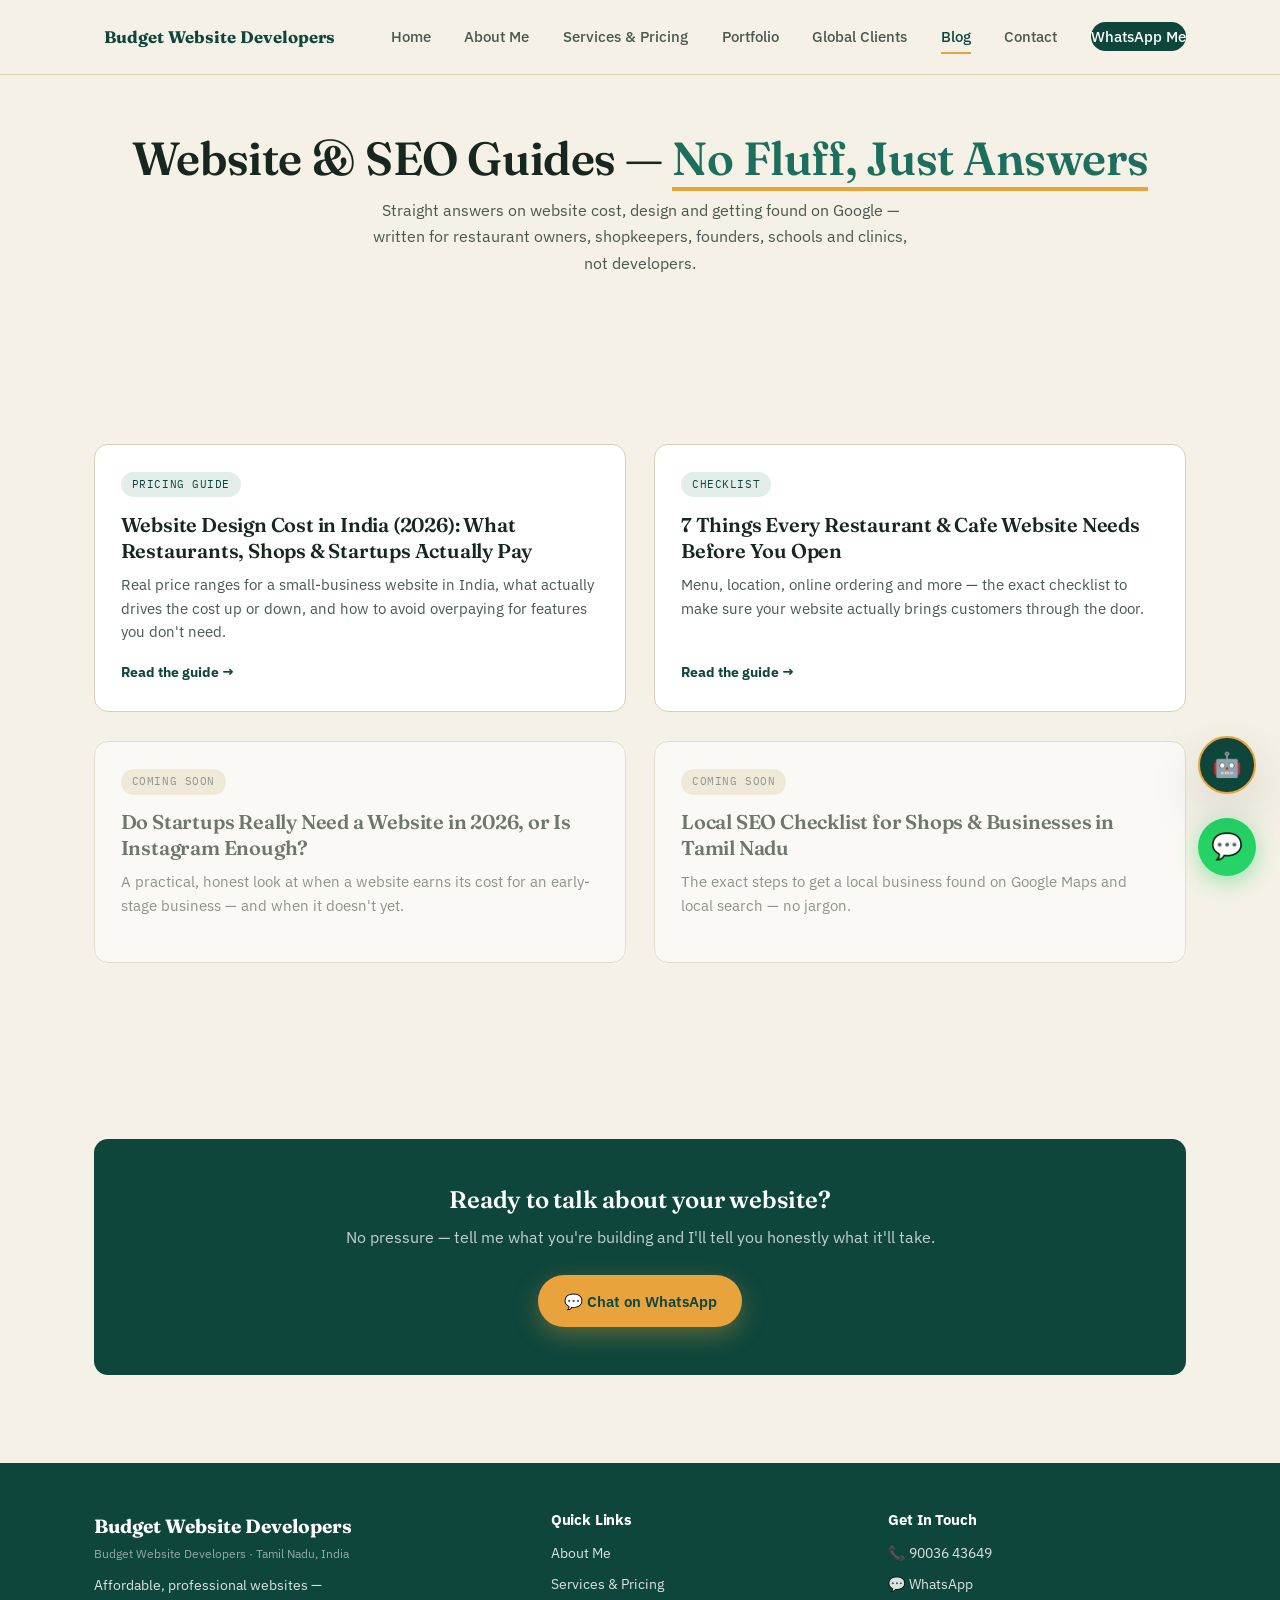
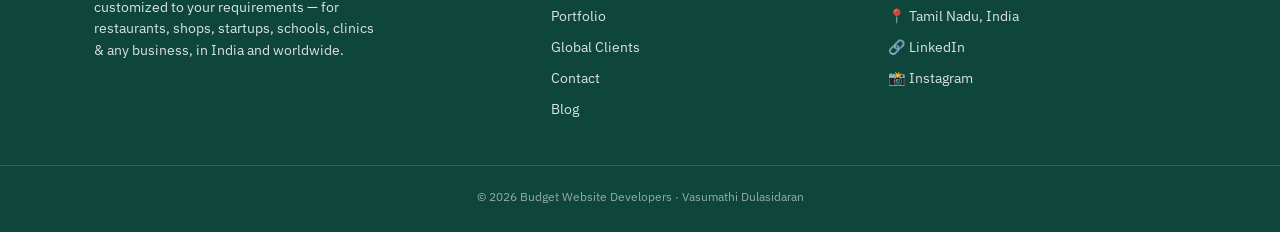
==== commit 8b8d7d7a: "updated" ====
--- a/blog/index.html
+++ b/blog/index.html
@@ -5,7 +5,23 @@
   <meta name="viewport" content="width=device-width, initial-scale=1.0" />
   <meta name="google-site-verification" content="xr7_4LVCiftgjp5NkGRvG96FTxHsi5VYuT93rpDKlVk" />
   <link rel="canonical" href="https://budgetwebsitedevelopersvellore.org/blog/index.html" />
-  <title>Website Design &amp; SEO Blog — Guides for Small Businesses | Budget Website Developers</title>
+  <link rel="icon" href="../images/favicon.ico" sizes="any" />
+  <link rel="icon" href="../images/favicon-32.png" type="image/png" sizes="32x32" />
+  <link rel="icon" href="../images/favicon-16.png" type="image/png" sizes="16x16" />
+  <link rel="apple-touch-icon" href="../images/apple-touch-icon.png" />
+  <meta property="og:type" content="article" />
+  <meta property="og:site_name" content="Budget Website Developers" />
+  <meta property="og:title" content="Website Design & SEO Blog | Budget Website Developers" />
+  <meta property="og:description" content="Practical, no-fluff guides on website cost, design and SEO for restaurants, cafes, shops, startups, schools &amp; clinics in India and worldwide." />
+  <meta property="og:url" content="https://budgetwebsitedevelopersvellore.org/blog/index.html" />
+  <meta property="og:image" content="https://budgetwebsitedevelopersvellore.org/images/og-share.png" />
+  <meta property="og:image:width" content="1200" />
+  <meta property="og:image:height" content="630" />
+  <meta name="twitter:card" content="summary_large_image" />
+  <meta name="twitter:title" content="Website Design & SEO Blog | Budget Website Developers" />
+  <meta name="twitter:description" content="Practical, no-fluff guides on website cost, design and SEO for restaurants, cafes, shops, startups, schools &amp; clinics in India and worldwide." />
+  <meta name="twitter:image" content="https://budgetwebsitedevelopersvellore.org/images/og-share.png" />
+  <title>Website Design & SEO Blog | Budget Website Developers</title>
   <meta
     name="description"
     content="Practical, no-fluff guides on website cost, design and SEO for restaurants, cafes, shops, startups, schools &amp; clinics in India and worldwide."
--- a/css/style.css
+++ b/css/style.css
@@ -145,16 +145,31 @@
   color: var(--teal);
   display: flex;
   align-items: center;
-  gap: 0.5rem;
+  gap: 0.6rem;
   white-space: nowrap;
 }
 
-.nav-logo .dot {
-  width: 8px;
-  height: 8px;
-  border-radius: 50%;
-  background: var(--marigold);
-  display: inline-block;
+.nav-logo-text {
+  display: flex;
+  flex-direction: column;
+  line-height: 1.15;
+}
+
+.nav-logo-credit {
+  font-family: "IBM Plex Sans", sans-serif;
+  font-weight: 500;
+  font-size: 0.62rem;
+  letter-spacing: 0.02em;
+  color: var(--ink-soft);
+  margin-top: 0.1rem;
+}
+
+.nav-logo-mark {
+  width: 34px;
+  height: 34px;
+  border-radius: 9px;
+  display: block;
+  flex-shrink: 0;
 }
 
 .nav-links {
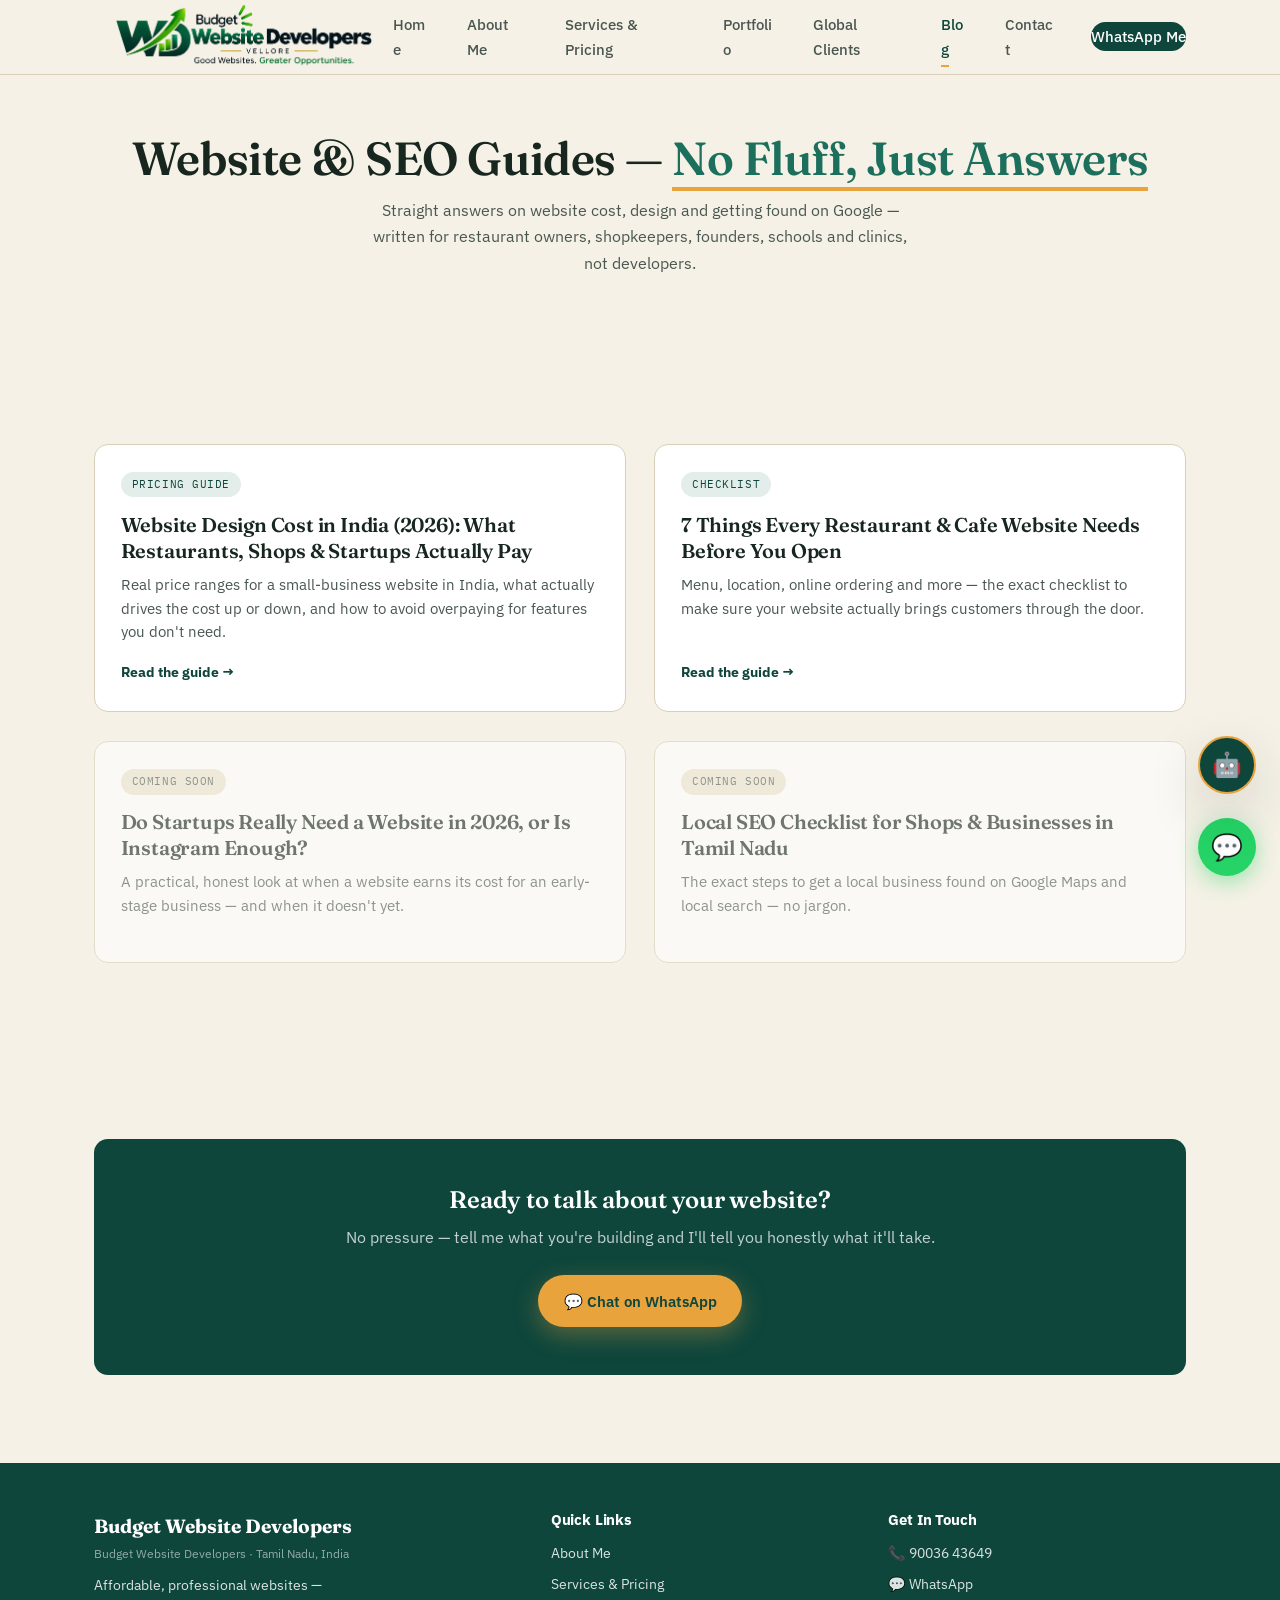
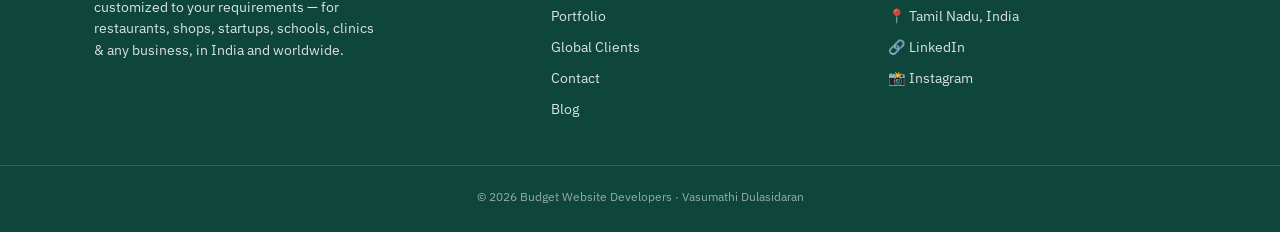
==== commit c8e4d878: "added logo" ====
--- a/blog/index.html
+++ b/blog/index.html
@@ -91,7 +91,7 @@
 <body>
   <nav class="site-nav">
     <div class="nav-inner">
-      <a href="../index.html" class="nav-logo"><span class="dot"></span>Budget Website Developers</a>
+      <a href="../index.html" class="nav-logo"><img src="../images/logo-mark.png" alt="Budget Website Developers by GD Technologies logo" class="nav-logo-mark" /> </a>
       <ul class="nav-links">
         <li><a href="../index.html">Home</a></li>
         <li><a href="../about.html">About Me</a></li>
--- a/css/style.css
+++ b/css/style.css
@@ -165,11 +165,12 @@
 }
 
 .nav-logo-mark {
-  width: 34px;
-  height: 34px;
+  width: 300px;
+  height: 90px;
   border-radius: 9px;
   display: block;
   flex-shrink: 0;
+  object-fit: contain;
 }
 
 .nav-links {
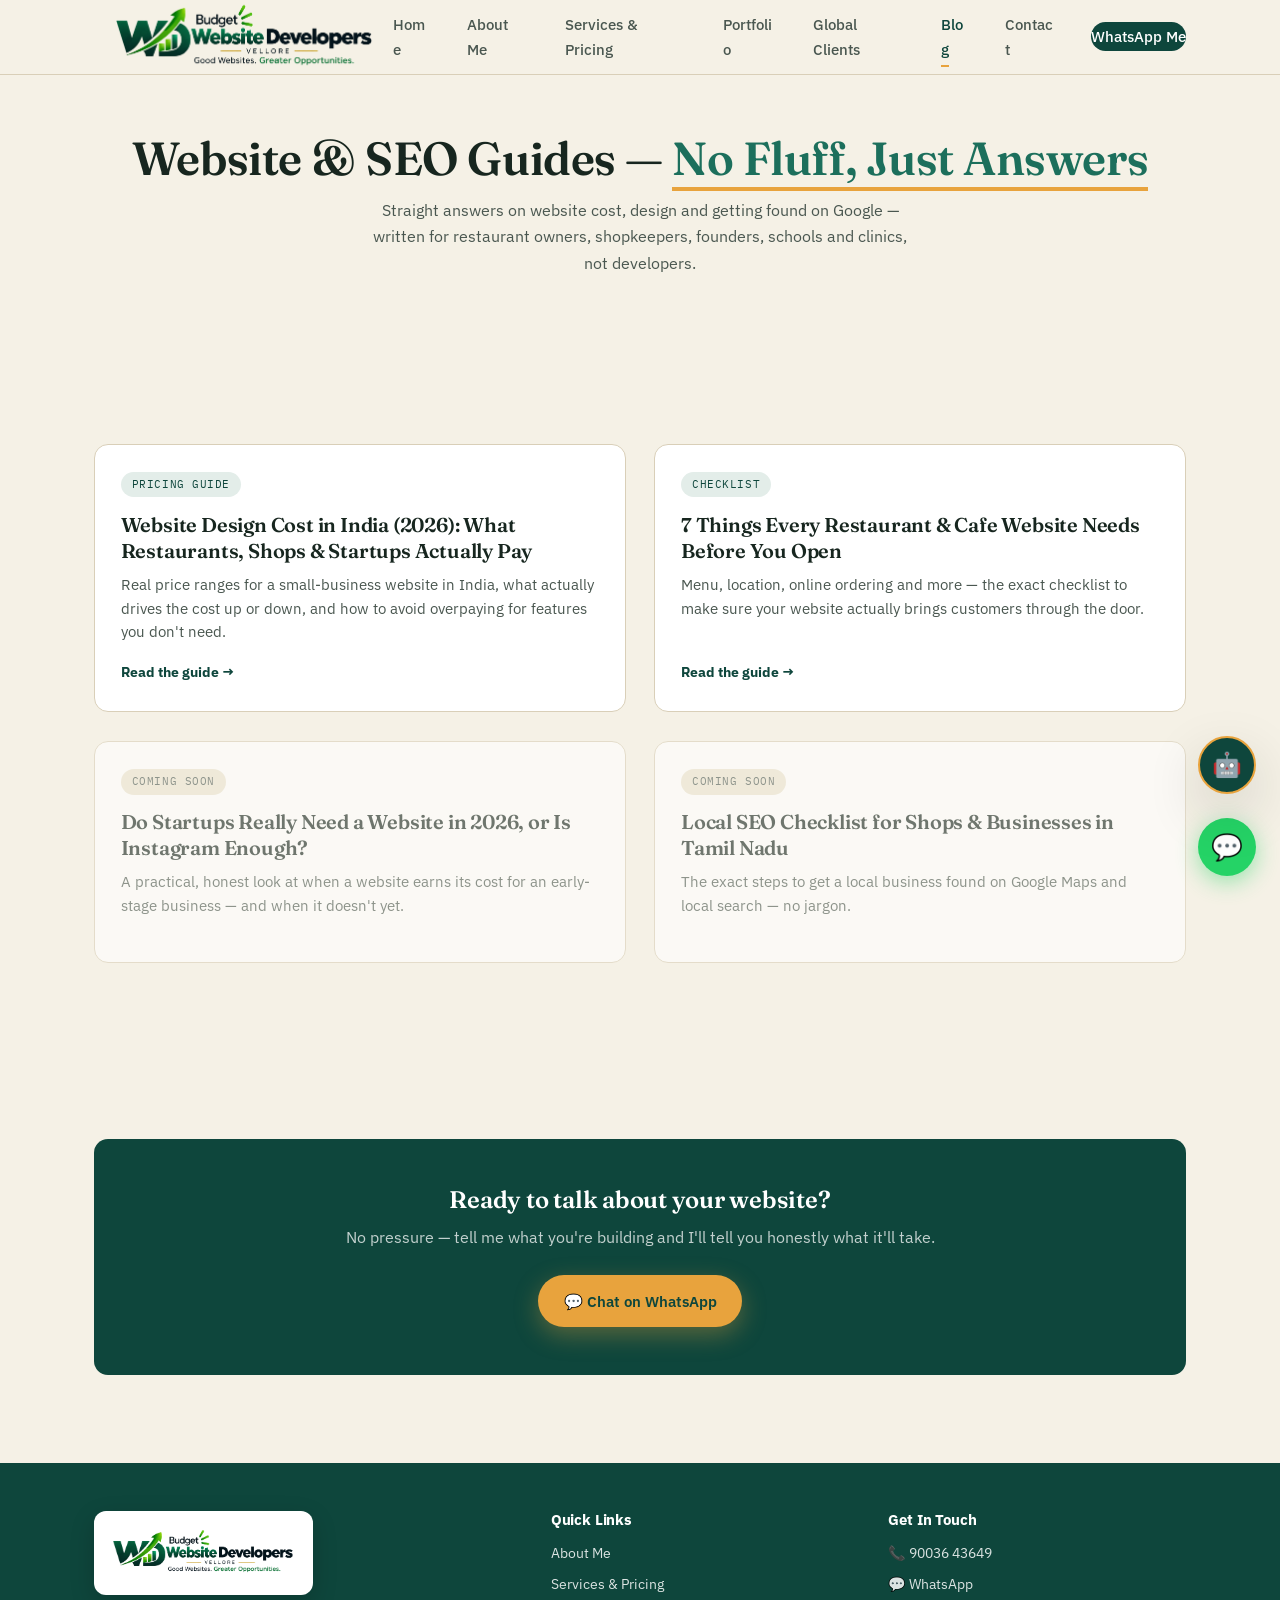
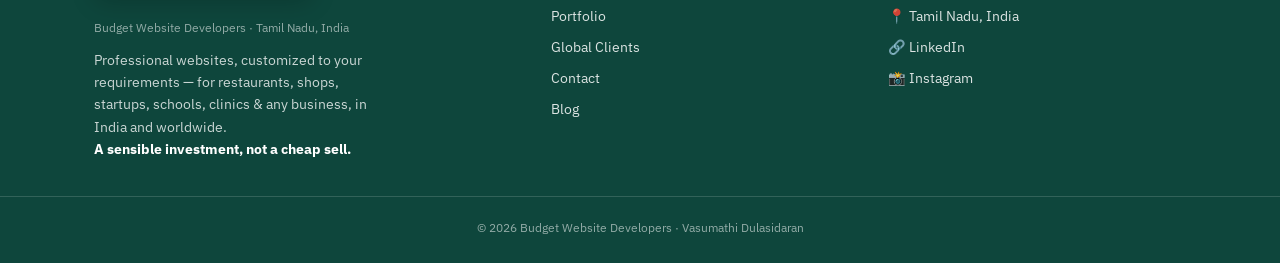
==== commit e657249d: "updated" ====
--- a/blog/index.html
+++ b/blog/index.html
@@ -168,9 +168,9 @@
   <footer>
     <div class="wrap footer-grid">
       <div>
-        <div class="footer-logo">Budget Website Developers</div>
+        <div class="footer-logo-badge"><img src="../images/logo-mark.png" alt="Budget Website Developers, Vellore — logo" /></div>
         <div class="footer-legal-name">Budget Website Developers &middot; Tamil Nadu, India</div>
-        <p style="font-size:0.85rem;max-width:280px">Affordable, professional websites — customized to your requirements — for restaurants, shops, startups, schools, clinics &amp; any business, in India and worldwide.</p>
+        <p class="footer-tagline">Professional websites, customized to your requirements — for restaurants, shops, startups, schools, clinics &amp; any business, in India and worldwide.<br /><strong>A sensible investment, not a cheap sell.</strong></p>
       </div>
       <div>
         <h4>Quick Links</h4>
--- a/css/style.css
+++ b/css/style.css
@@ -561,6 +561,111 @@
   }
 }
 
+/* ---------- WHY BUDGET ---------- */
+.wb-quote {
+  font-family: "Fraunces", serif;
+  font-weight: 600;
+  font-size: 1.55rem;
+  line-height: 1.5;
+  color: var(--ink);
+  text-align: center;
+  max-width: 740px;
+  margin: 2rem auto 2.6rem;
+  padding: 0 1.6rem;
+  position: relative;
+}
+
+.wb-quote::before {
+  content: "\201C";
+  font-family: "Fraunces", serif;
+  font-size: 4.2rem;
+  font-weight: 700;
+  color: var(--marigold);
+  opacity: 0.55;
+  position: absolute;
+  left: -0.3rem;
+  top: -1.8rem;
+  line-height: 1;
+}
+
+.wb-grid {
+  display: grid;
+  grid-template-columns: repeat(3, 1fr);
+  gap: 1.4rem;
+  max-width: 920px;
+  margin: 0 auto;
+}
+
+.wb-card {
+  background: var(--white);
+  border: 1px solid var(--line);
+  border-radius: var(--radius);
+  padding: 1.7rem 1.4rem;
+  text-align: center;
+  transition: transform 0.2s, box-shadow 0.2s;
+}
+
+.wb-card:hover {
+  transform: translateY(-4px);
+  box-shadow: var(--shadow);
+}
+
+.wb-ic {
+  font-size: 1.6rem;
+  margin-bottom: 0.75rem;
+}
+
+.wb-card h4 {
+  font-family: "IBM Plex Sans", sans-serif;
+  font-size: 1rem;
+  font-weight: 700;
+  color: var(--ink);
+  margin-bottom: 0.5rem;
+}
+
+.wb-card p {
+  font-size: 0.87rem;
+  line-height: 1.65;
+  color: var(--ink-soft);
+}
+
+.wb-tagline {
+  text-align: center;
+  margin: 2.4rem auto 0;
+  font-family: "Fraunces", serif;
+  font-weight: 700;
+  font-size: 1.2rem;
+  color: var(--ink-soft);
+  position: relative;
+  padding-top: 1.6rem;
+  max-width: 420px;
+}
+
+.wb-tagline::before {
+  content: "";
+  position: absolute;
+  top: 0;
+  left: 50%;
+  transform: translateX(-50%);
+  width: 46px;
+  height: 3px;
+  background: var(--marigold);
+  border-radius: 2px;
+}
+
+.wb-tagline span {
+  color: var(--ink);
+}
+
+@media (max-width: 720px) {
+  .wb-grid {
+    grid-template-columns: 1fr;
+  }
+  .wb-quote {
+    font-size: 1.25rem;
+  }
+}
+
 /* ---------- FOOTER ---------- */
 footer {
   background: var(--teal);
@@ -602,6 +707,116 @@
   font-size: 1.2rem;
   color: var(--white);
   margin-bottom: 0.2rem;
+}
+
+.footer-logo-badge {
+  display: inline-block;
+  background: var(--white);
+  padding: 0.65rem 0.9rem;
+  border-radius: 12px;
+  box-shadow: 0 8px 24px rgba(0, 0, 0, 0.18);
+  margin-bottom: 1rem;
+}
+
+.footer-logo-badge img {
+  display: block;
+  width: 190px;
+  max-width: 100%;
+  height: auto;
+}
+
+.footer-tagline {
+  font-size: 0.85rem;
+  line-height: 1.65;
+  max-width: 290px;
+  color: rgba(255, 255, 255, 0.78);
+  margin-top: 0.6rem;
+}
+
+.footer-tagline strong {
+  color: var(--white);
+  font-weight: 700;
+}
+
+/* ---------- SERVICE TAGS + COLLAPSIBLE SERVICE-AREA LIST ---------- */
+.service-tags {
+  display: flex;
+  flex-wrap: wrap;
+  justify-content: center;
+  gap: 0.65rem;
+  max-width: 780px;
+  margin: 2rem auto 0;
+}
+
+.service-tag {
+  background: var(--white);
+  border: 1px solid var(--line);
+  color: var(--ink);
+  padding: 0.55rem 1.1rem;
+  border-radius: 999px;
+  font-size: 0.85rem;
+  font-weight: 600;
+  white-space: nowrap;
+  transition: background 0.2s, color 0.2s, border-color 0.2s, transform 0.2s;
+}
+
+.service-tag:hover {
+  background: var(--teal);
+  border-color: var(--teal);
+  color: var(--white);
+  transform: translateY(-2px);
+}
+
+.area-details {
+  max-width: 780px;
+  margin: 2rem auto 0;
+  background: var(--white);
+  border: 1px solid var(--line);
+  border-radius: var(--radius);
+  padding: 1.1rem 1.5rem;
+}
+
+.area-details summary {
+  cursor: pointer;
+  list-style: none;
+  display: flex;
+  align-items: center;
+  justify-content: space-between;
+  gap: 1rem;
+  font-weight: 700;
+  font-size: 0.92rem;
+  color: var(--ink);
+}
+
+.area-details summary::-webkit-details-marker {
+  display: none;
+}
+
+.area-details summary::after {
+  content: "+";
+  flex-shrink: 0;
+  font-size: 1.3rem;
+  line-height: 1;
+  color: var(--teal);
+}
+
+.area-details[open] summary::after {
+  content: "\2212";
+}
+
+.area-details[open] summary {
+  margin-bottom: 0.9rem;
+}
+
+.area-details p {
+  font-size: 0.82rem;
+  line-height: 1.75;
+  color: var(--ink-soft);
+  margin-top: 0.8rem;
+}
+
+.area-details p:first-of-type {
+  margin-top: 0;
 }
 
 .footer-legal-name {
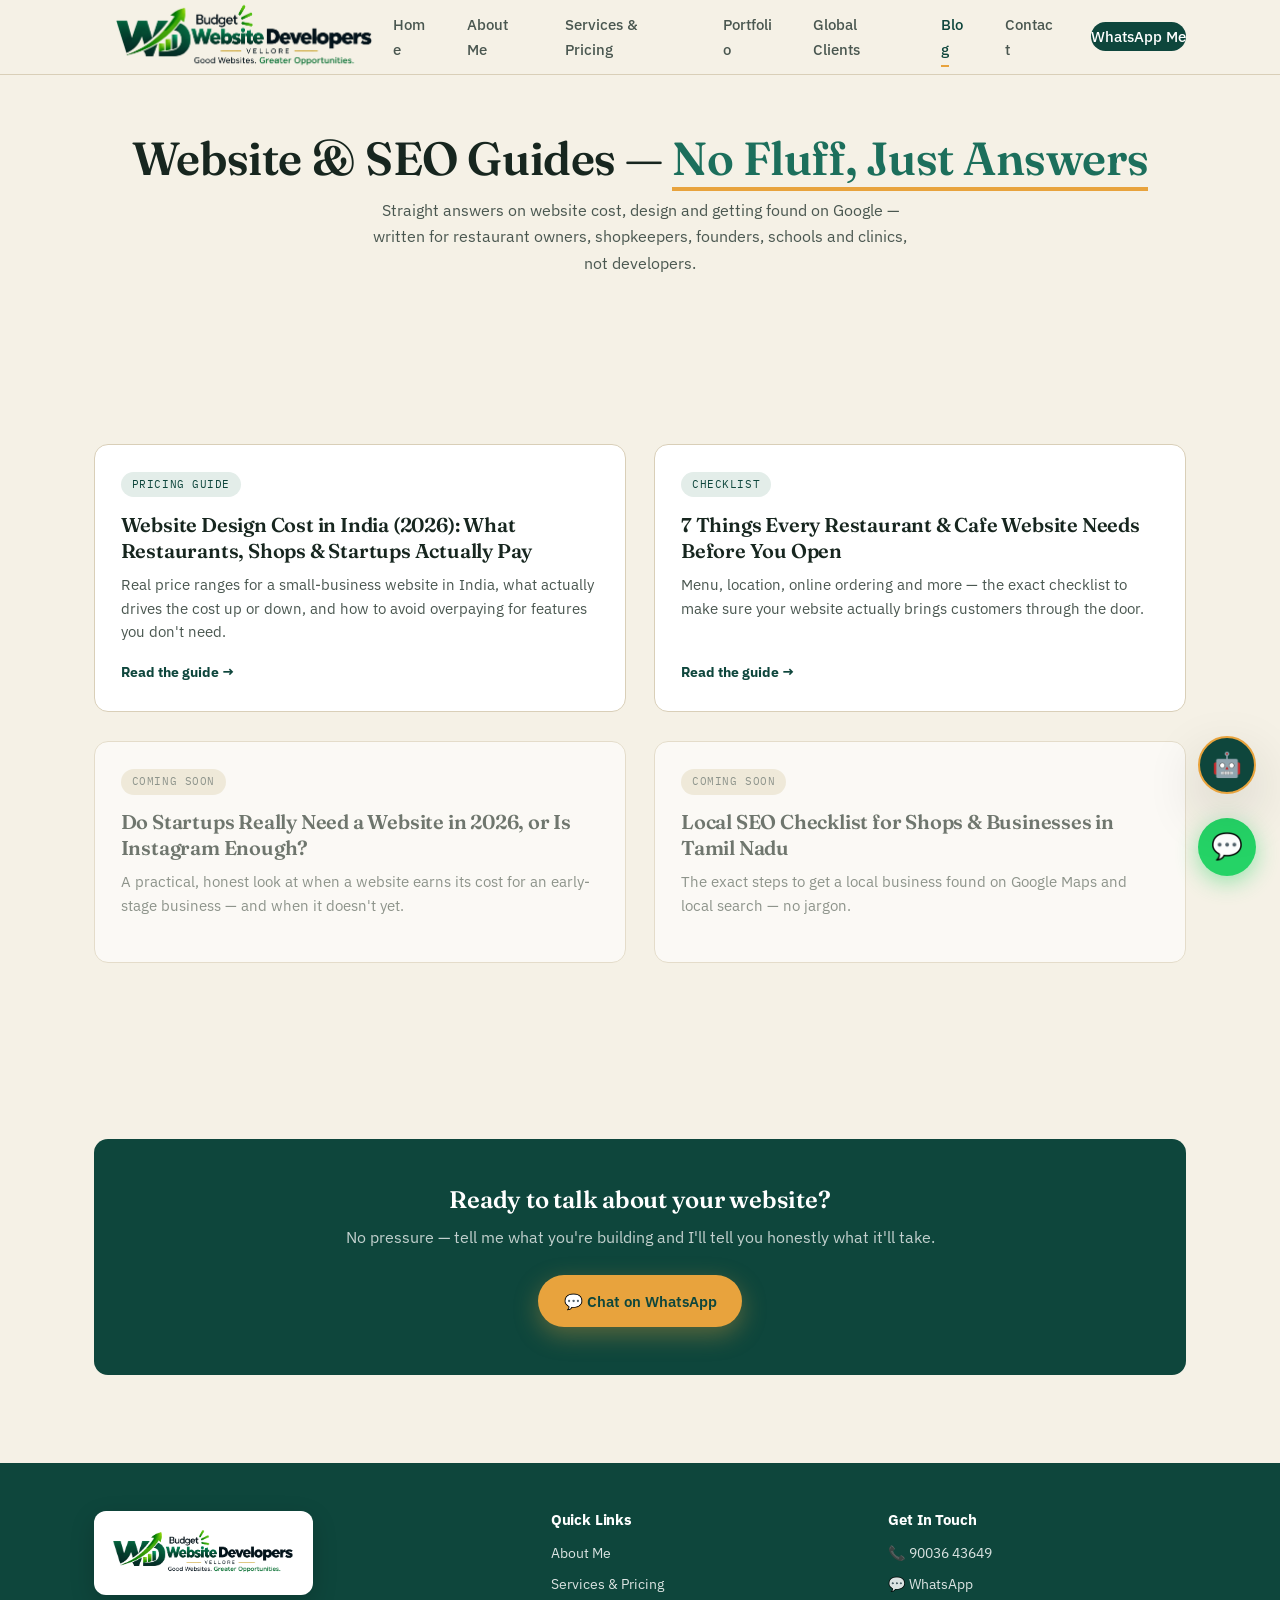
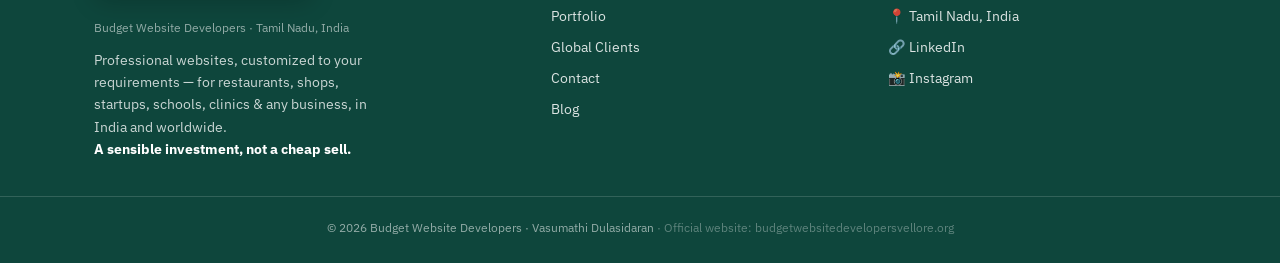
==== commit 882a6d58: "updated content" ====
--- a/blog/index.html
+++ b/blog/index.html
@@ -190,18 +190,18 @@
           <li><a href="https://wa.me/919003643649" target="_blank">💬 WhatsApp</a></li>
           <li>📍 Tamil Nadu, India</li>
           <li><a href="https://www.linkedin.com/in/vasumathi-dulasidaran-817b8784/" target="_blank">🔗 LinkedIn</a></li>
-          <li><a href="https://www.instagram.com/letslearnsomeindianlanguages" target="_blank">📸 Instagram</a></li>
+          <li><a href="https://www.instagram.com/budgetwebsitedevelopers" target="_blank">📸 Instagram</a></li>
         </ul>
       </div>
     </div>
-    <div class="footer-bottom">© 2026 Budget Website Developers · Vasumathi Dulasidaran</div>
+    <div class="footer-bottom">© 2026 Budget Website Developers · Vasumathi Dulasidaran <span style="opacity:0.6">· Official website: budgetwebsitedevelopersvellore.org</span></div>
   </footer>
 
   <a href="https://wa.me/919003643649?text=Hi%20Vasumathi%2C%20I%20am%20interested%20in%20a%20website%20for%20my%20business." class="wa-float" target="_blank" aria-label="WhatsApp">💬</a>
 
   <button class="bot-float" id="botToggle" aria-label="Chat with assistant">🤖</button>
   <div class="bot-panel" id="botPanel">
-    <div class="bot-head">Ask Vasu's Assistant<span class="sub">Usually replies instantly</span><button class="bot-close" id="botClose" aria-label="Close chat">✕</button></div>
+    <div class="bot-head">Quick Questions?<span class="sub">Instant answers, automated</span><button class="bot-close" id="botClose" aria-label="Close chat">✕</button></div>
     <div class="bot-body" id="botBody">
       <div class="bot-msg bot">Hi! I'm the site assistant for Budget Website Developers 👋 Ask me about pricing, delivery time, or what's included.</div>
     </div>
